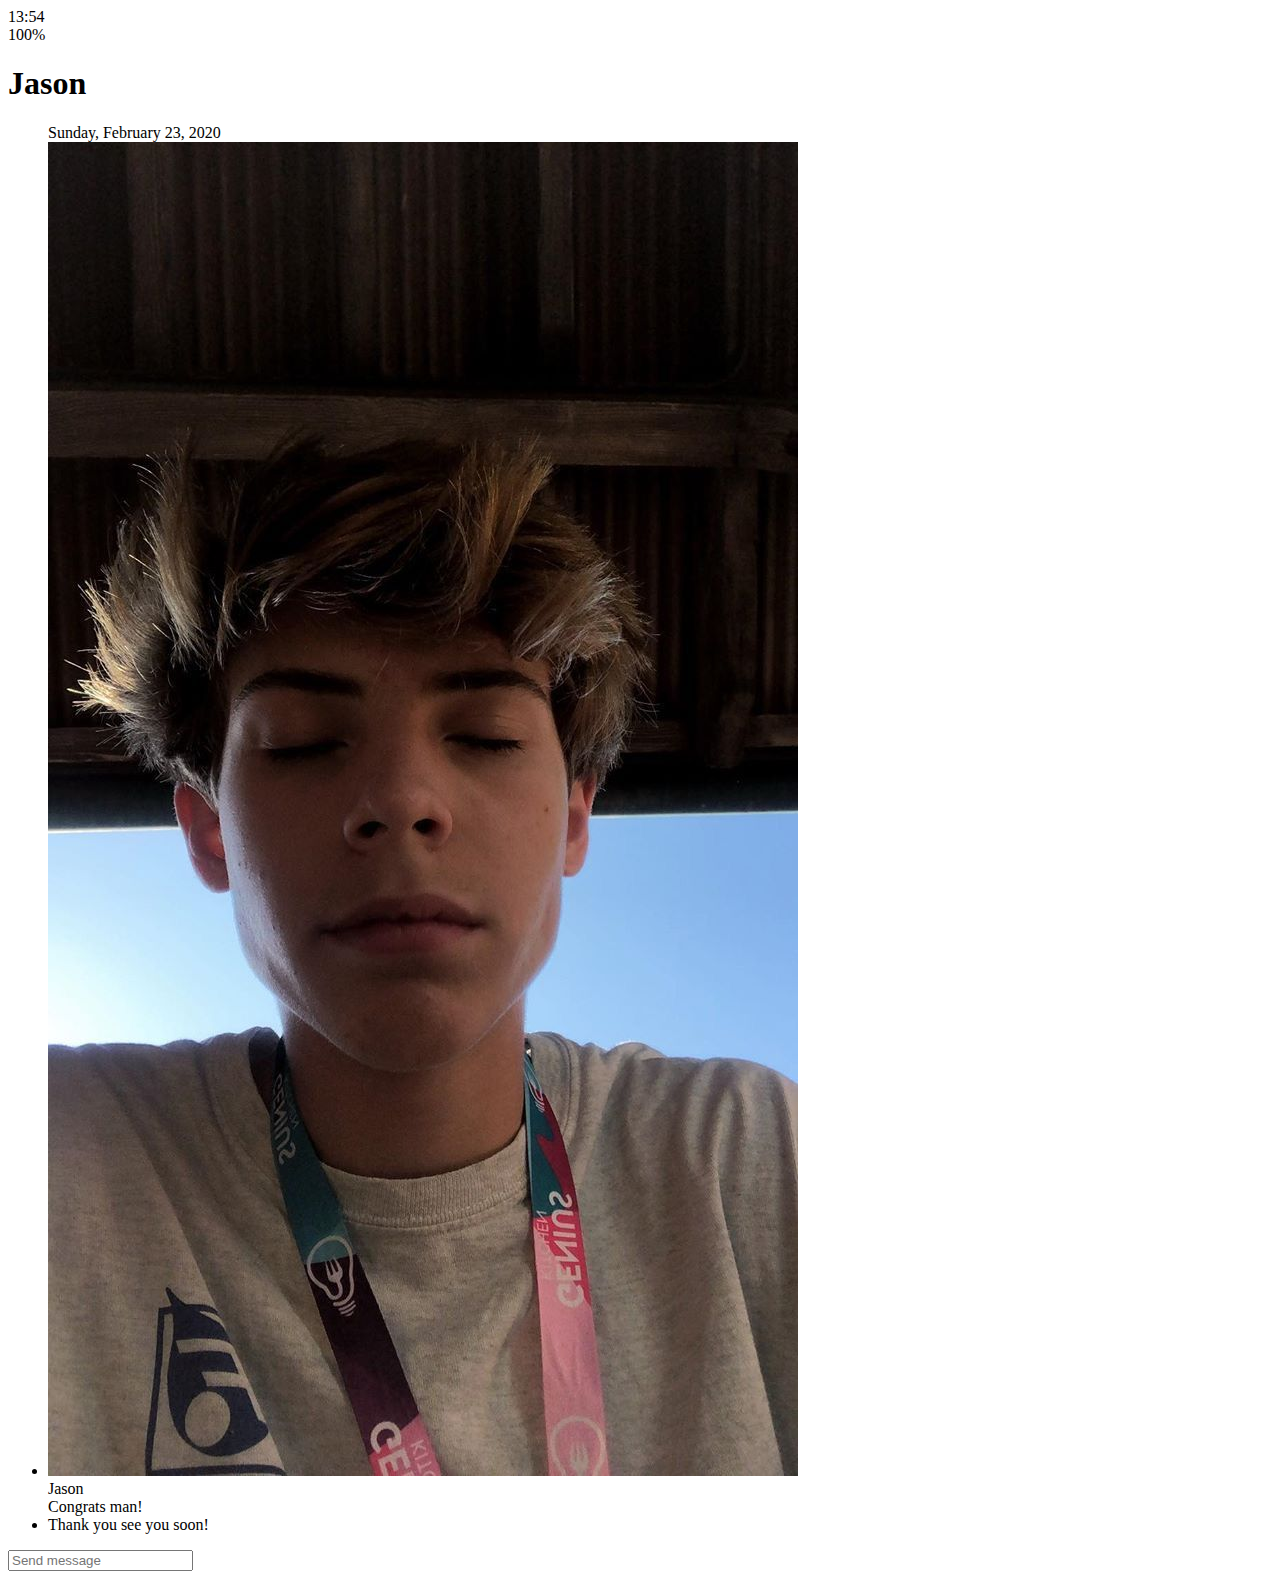
==== chat.html @ 4a3c0181 "modified friend names for consistency" ====
<!DOCTYPE html>
<html lang="en">
<head>
    <meta charset="UTF-8">
    <meta name="viewport" content="width=device-width, initial-scale=1.0">
    <meta http-equiv="X-UA-Compatible" content="ie=edge">
    <link rel="stylesheet" 
    href="https://use.fontawesome.com/releases/v5.12.1/css/all.css" 
    integrity="sha384-v8BU367qNbs/aIZIxuivaU55N5GPF89WBerHoGA4QTcbUjYiLQtKdrfXnqAcXyTv"
     crossorigin="anonymous">
    <title>Chat | Kakao Clone</title>
</head>
<body>
    <div class="status-bar">
        <div class="status-bar__column"> <!--left column of the status bar, shows time-->
            <span class="status-bar__clock">13:54</span>
        </div>
        <div class="status-bar__column"> <!--right column of the status bar, shows icons-->
            <i class="fas fa-clock"></i>
            <i class="fas fa-volume-mute"></i>
            <i class="fas fa-wifi"></i>
            <i class="fas fa-battery-full"></i>
            <span class="status-bar__battery-level">100%</span>
        </div>
    </div>    
    <header class="header">
        <div class="header__header-column">
            <!--create a back arrow button and set it with a link-->
            <a href="index.html" class="header__back-btn">
                <i class="fas fa-arrow-left fa-2x"></i>
            </a>
            <h1 class="header__title">Jason</h1>
        </div>
        <div class="header__header-column">
            <span class="header__icon">
                <i class="fas fa-search"></i>
            </span>
            <span class="header__icon">
                <i class="fas fa-bars"></i>
            </span>
        </div>
    </header>
    <main class="chat">
        <ul class="chat__messages">
            <!--Two types of messages: sent message and received message-->
            <span class="chat__timestamp">Sunday, February 23, 2020</span>
            <li class="incoming-message message">
                <img src="images/Jason.jpg" class="message__avatar g-avatar">
                <div class="message__content">
                    <span class="message__author">Jason</span>
                    <div class="message__bubble">
                        Congrats man!
                    </div>
                </div>  
                <span class="message__timestamp"></span>              
            </li>
            <li class="incoming-message message"> <!--no need to change class title?-->
                <span class="message__timestamp"></span>         
                <div class="message__content">
                    <div class="message__bubble">
                        Thank you see you soon!
                    </div>
                </div>             
            </li>
        </ul>
    </main>
    <div class="chat__write"> <!--place to write messages-->
        <div class="chat__write-column">
            <i class="far fa-plus-square"></i>
        </div>
        <div class="chat__write-column">
            <input type="text" placeholder="Send message" class="chat__write-input">
        </div>
        <div class="chat__write-column">
            <span class="chat__write-icon">
                <i class="far fa-smile-wink"></i>
            </span>
            <span class="chat__write-icon">
                <i class="fas fa-microphone"></i>
            </span>
        </div>
    </div>
</body>
</html>
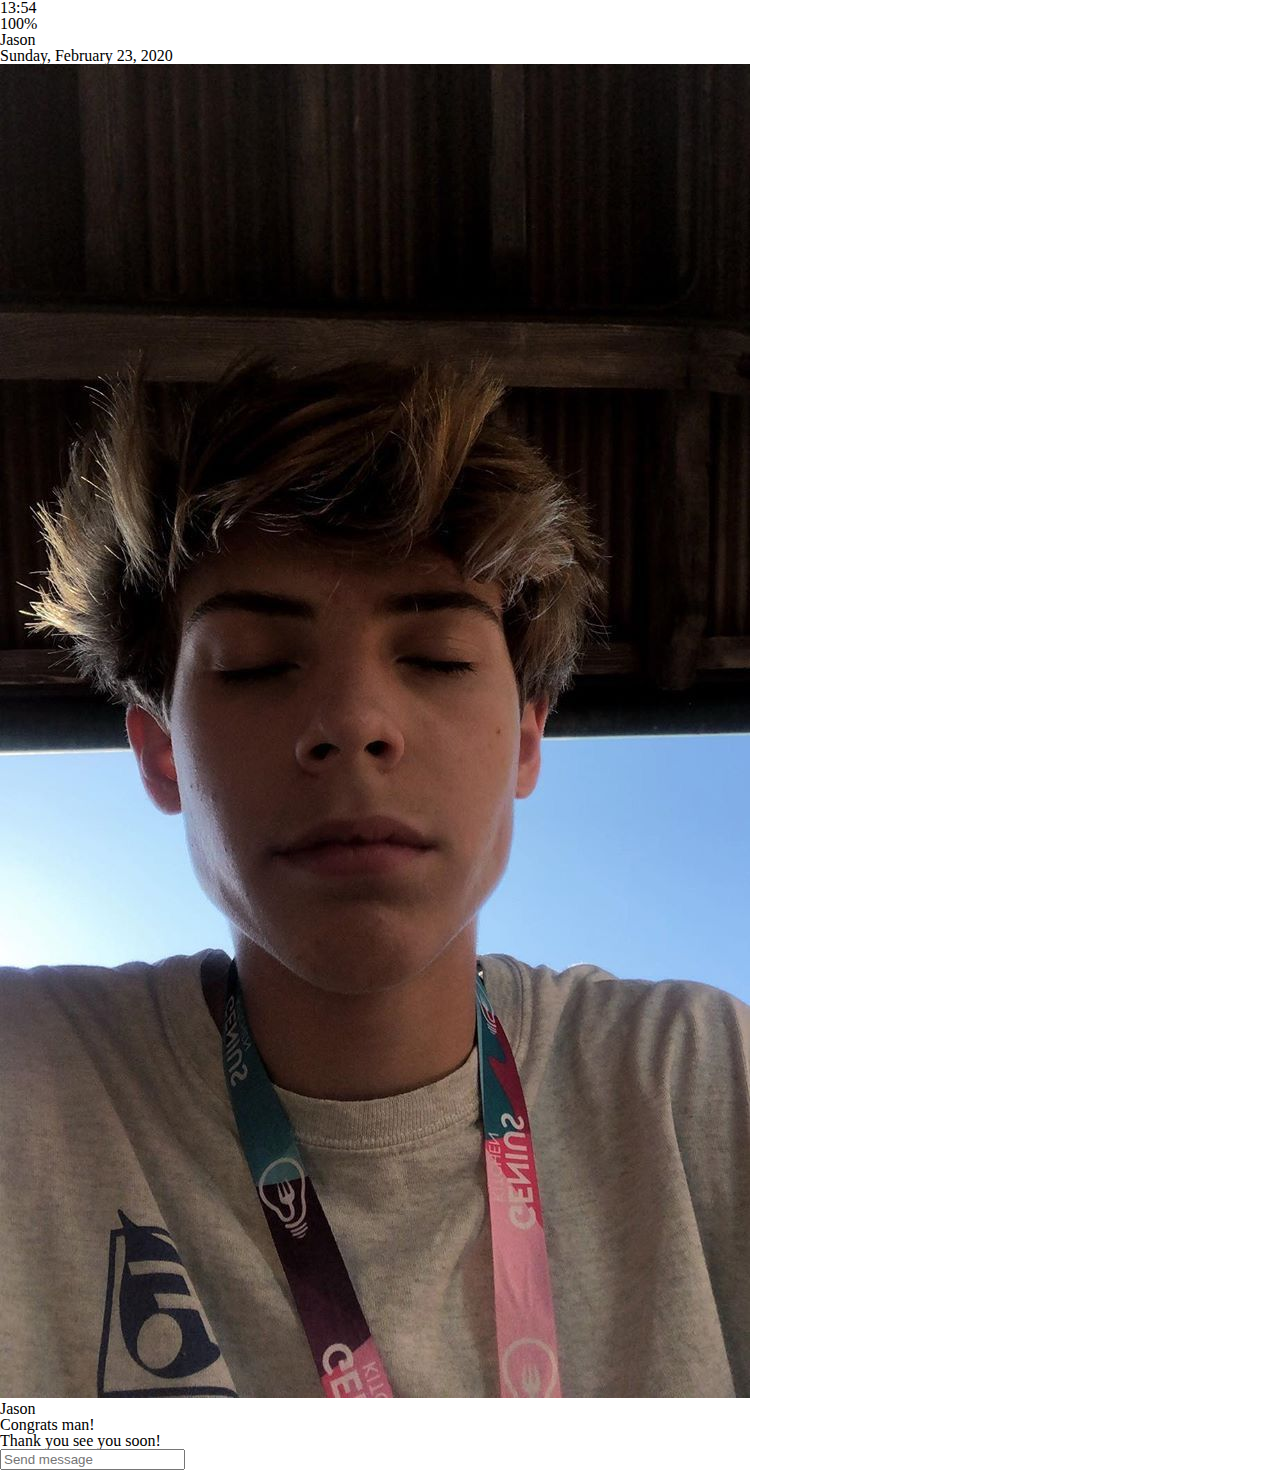
==== commit 5f4b584f: "reset default style" ====
--- a/chat.html
+++ b/chat.html
@@ -1,84 +1,95 @@
 <!DOCTYPE html>
 <html lang="en">
-<head>
-    <meta charset="UTF-8">
-    <meta name="viewport" content="width=device-width, initial-scale=1.0">
-    <meta http-equiv="X-UA-Compatible" content="ie=edge">
-    <link rel="stylesheet" 
-    href="https://use.fontawesome.com/releases/v5.12.1/css/all.css" 
-    integrity="sha384-v8BU367qNbs/aIZIxuivaU55N5GPF89WBerHoGA4QTcbUjYiLQtKdrfXnqAcXyTv"
-     crossorigin="anonymous">
+  <head>
+    <meta charset="UTF-8" />
+    <meta name="viewport" content="width=device-width, initial-scale=1.0" />
+    <meta http-equiv="X-UA-Compatible" content="ie=edge" />
+    <link
+      rel="stylesheet"
+      href="https://use.fontawesome.com/releases/v5.12.1/css/all.css"
+      integrity="sha384-v8BU367qNbs/aIZIxuivaU55N5GPF89WBerHoGA4QTcbUjYiLQtKdrfXnqAcXyTv"
+      crossorigin="anonymous"
+    />
+    <link rel="stylesheet" href="css/styles.css" />
     <title>Chat | Kakao Clone</title>
-</head>
-<body>
+  </head>
+  <body>
     <div class="status-bar">
-        <div class="status-bar__column"> <!--left column of the status bar, shows time-->
-            <span class="status-bar__clock">13:54</span>
-        </div>
-        <div class="status-bar__column"> <!--right column of the status bar, shows icons-->
-            <i class="fas fa-clock"></i>
-            <i class="fas fa-volume-mute"></i>
-            <i class="fas fa-wifi"></i>
-            <i class="fas fa-battery-full"></i>
-            <span class="status-bar__battery-level">100%</span>
-        </div>
-    </div>    
+      <div class="status-bar__column">
+        <!--left column of the status bar, shows time-->
+        <span class="status-bar__clock">13:54</span>
+      </div>
+      <div class="status-bar__column">
+        <!--right column of the status bar, shows icons-->
+        <i class="fas fa-clock"></i>
+        <i class="fas fa-volume-mute"></i>
+        <i class="fas fa-wifi"></i>
+        <i class="fas fa-battery-full"></i>
+        <span class="status-bar__battery-level">100%</span>
+      </div>
+    </div>
     <header class="header">
-        <div class="header__header-column">
-            <!--create a back arrow button and set it with a link-->
-            <a href="index.html" class="header__back-btn">
-                <i class="fas fa-arrow-left fa-2x"></i>
-            </a>
-            <h1 class="header__title">Jason</h1>
-        </div>
-        <div class="header__header-column">
-            <span class="header__icon">
-                <i class="fas fa-search"></i>
-            </span>
-            <span class="header__icon">
-                <i class="fas fa-bars"></i>
-            </span>
-        </div>
+      <div class="header__header-column">
+        <!--create a back arrow button and set it with a link-->
+        <a href="index.html" class="header__back-btn">
+          <i class="fas fa-arrow-left fa-2x"></i>
+        </a>
+        <h1 class="header__title">Jason</h1>
+      </div>
+      <div class="header__header-column">
+        <span class="header__icon">
+          <i class="fas fa-search"></i>
+        </span>
+        <span class="header__icon">
+          <i class="fas fa-bars"></i>
+        </span>
+      </div>
     </header>
     <main class="chat">
-        <ul class="chat__messages">
-            <!--Two types of messages: sent message and received message-->
-            <span class="chat__timestamp">Sunday, February 23, 2020</span>
-            <li class="incoming-message message">
-                <img src="images/Jason.jpg" class="message__avatar g-avatar">
-                <div class="message__content">
-                    <span class="message__author">Jason</span>
-                    <div class="message__bubble">
-                        Congrats man!
-                    </div>
-                </div>  
-                <span class="message__timestamp"></span>              
-            </li>
-            <li class="incoming-message message"> <!--no need to change class title?-->
-                <span class="message__timestamp"></span>         
-                <div class="message__content">
-                    <div class="message__bubble">
-                        Thank you see you soon!
-                    </div>
-                </div>             
-            </li>
-        </ul>
+      <ul class="chat__messages">
+        <!--Two types of messages: sent message and received message-->
+        <span class="chat__timestamp">Sunday, February 23, 2020</span>
+        <li class="incoming-message message">
+          <img src="images/Jason.jpg" class="message__avatar g-avatar" />
+          <div class="message__content">
+            <span class="message__author">Jason</span>
+            <div class="message__bubble">
+              Congrats man!
+            </div>
+          </div>
+          <span class="message__timestamp"></span>
+        </li>
+        <li class="incoming-message message">
+          <!--no need to change class title?-->
+          <span class="message__timestamp"></span>
+          <div class="message__content">
+            <div class="message__bubble">
+              Thank you see you soon!
+            </div>
+          </div>
+        </li>
+      </ul>
     </main>
-    <div class="chat__write"> <!--place to write messages-->
-        <div class="chat__write-column">
-            <i class="far fa-plus-square"></i>
-        </div>
-        <div class="chat__write-column">
-            <input type="text" placeholder="Send message" class="chat__write-input">
-        </div>
-        <div class="chat__write-column">
-            <span class="chat__write-icon">
-                <i class="far fa-smile-wink"></i>
-            </span>
-            <span class="chat__write-icon">
-                <i class="fas fa-microphone"></i>
-            </span>
-        </div>
+    <div class="chat__write">
+      <!--place to write messages-->
+      <div class="chat__write-column">
+        <i class="far fa-plus-square"></i>
+      </div>
+      <div class="chat__write-column">
+        <input
+          type="text"
+          placeholder="Send message"
+          class="chat__write-input"
+        />
+      </div>
+      <div class="chat__write-column">
+        <span class="chat__write-icon">
+          <i class="far fa-smile-wink"></i>
+        </span>
+        <span class="chat__write-icon">
+          <i class="fas fa-microphone"></i>
+        </span>
+      </div>
     </div>
-</body>
-</html>+  </body>
+</html>
--- a/css/styles.css
+++ b/css/styles.css
@@ -0,0 +1 @@
+@import "reset.css";
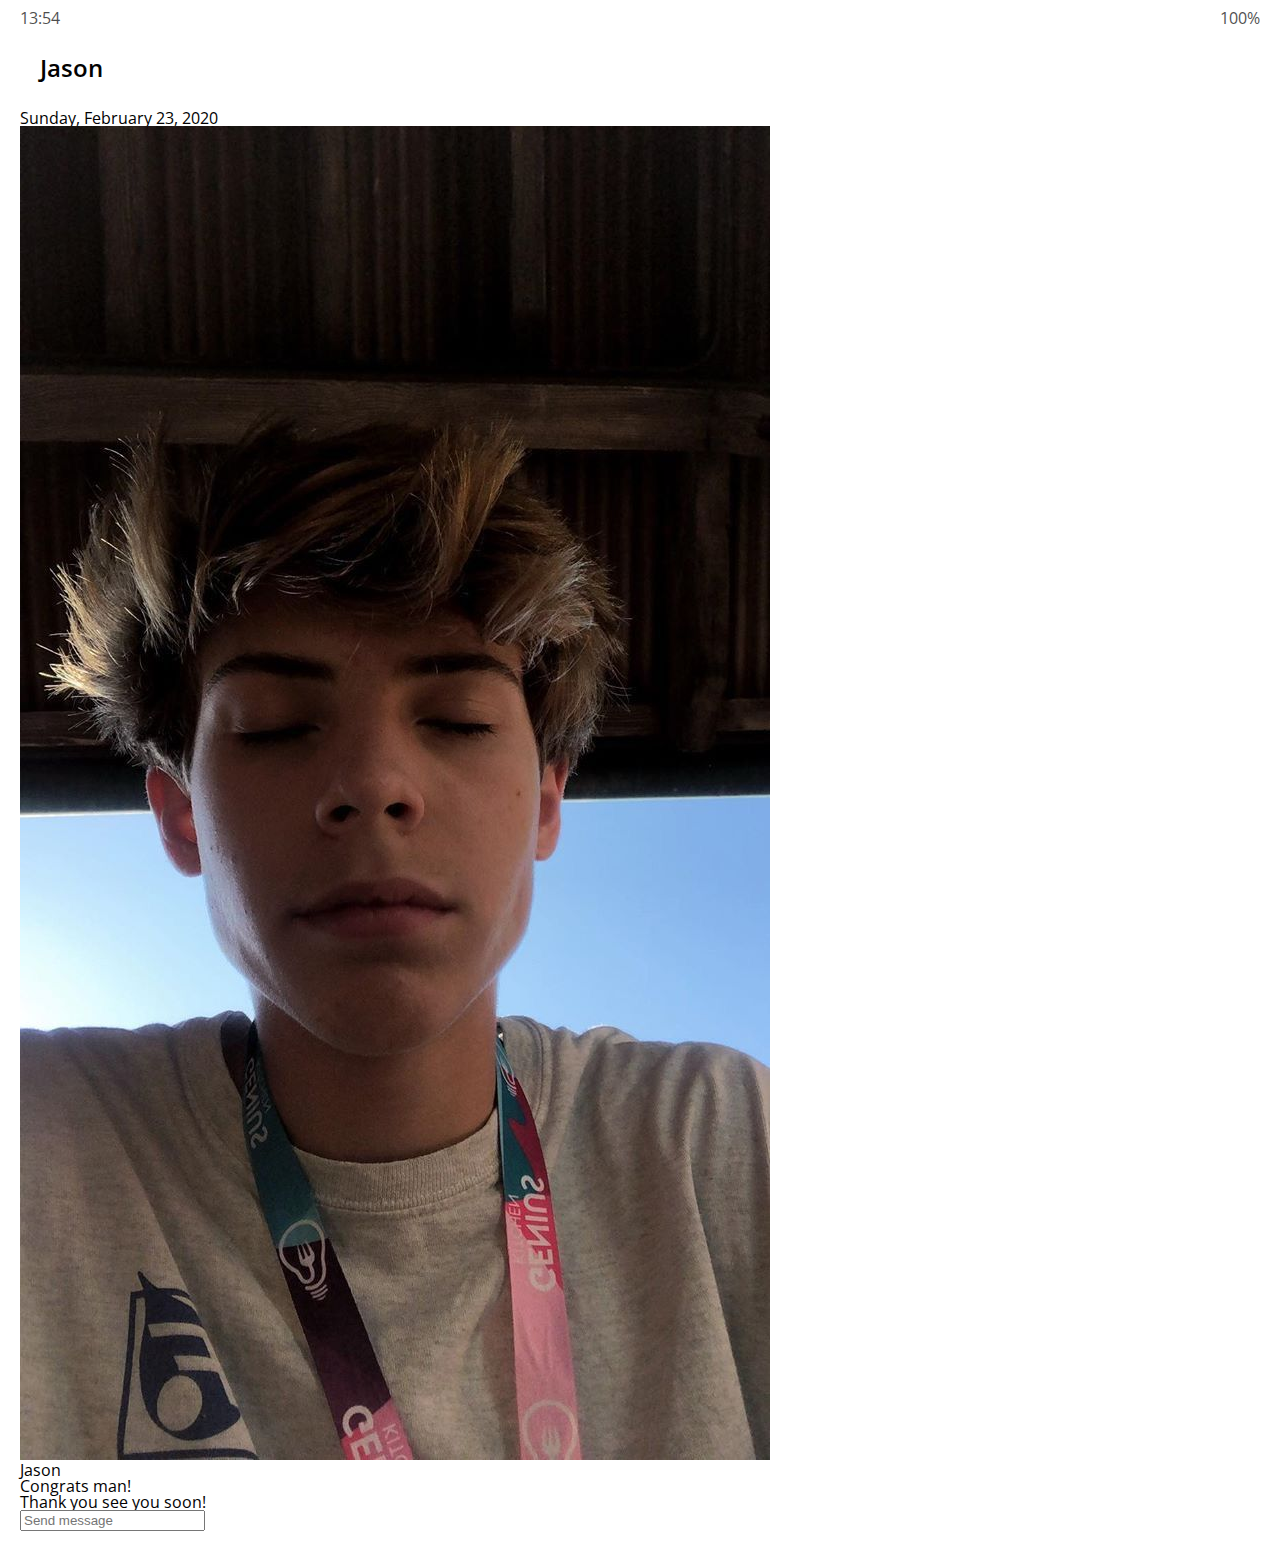
==== commit 02706f93: "css formatting on the header" ====
--- a/chat.html
+++ b/chat.html
@@ -32,7 +32,7 @@
       <div class="header__header-column">
         <!--create a back arrow button and set it with a link-->
         <a href="index.html" class="header__back-btn">
-          <i class="fas fa-arrow-left fa-2x"></i>
+          <i class="fas fa-arrow-left"></i>
         </a>
         <h1 class="header__title">Jason</h1>
       </div>
--- a/css/styles.css
+++ b/css/styles.css
@@ -1 +1,20 @@
+@import url("https://fonts.googleapis.com/css2?family=Open+Sans:wght@400;600&display=swap");
 @import "reset.css";
+@import "status-bar.css";
+@import "header.css";
+
+body {
+  background-color: white;
+  padding: 10px 20px; /* top, bottom 10px, left, right 20px for the entire page body */
+  color: #020202;
+  /* provide custom font to the style
+  fonts following Open Sans are default fonts to be used when previous font doesn't exist */
+  font-family: "Open Sans", -apple-system, BlinkMacSystemFont, "Segoe UI",
+    Roboto, Oxygen, Ubuntu, Cantarell, "Open Sans", "Helvetica Neue", sans-serif;
+}
+
+a {
+  color: inherit;
+  /* make the color of the links to be black instead of being purple. 
+    This command gets the color from the father, which is a "header__header-column" div */
+}
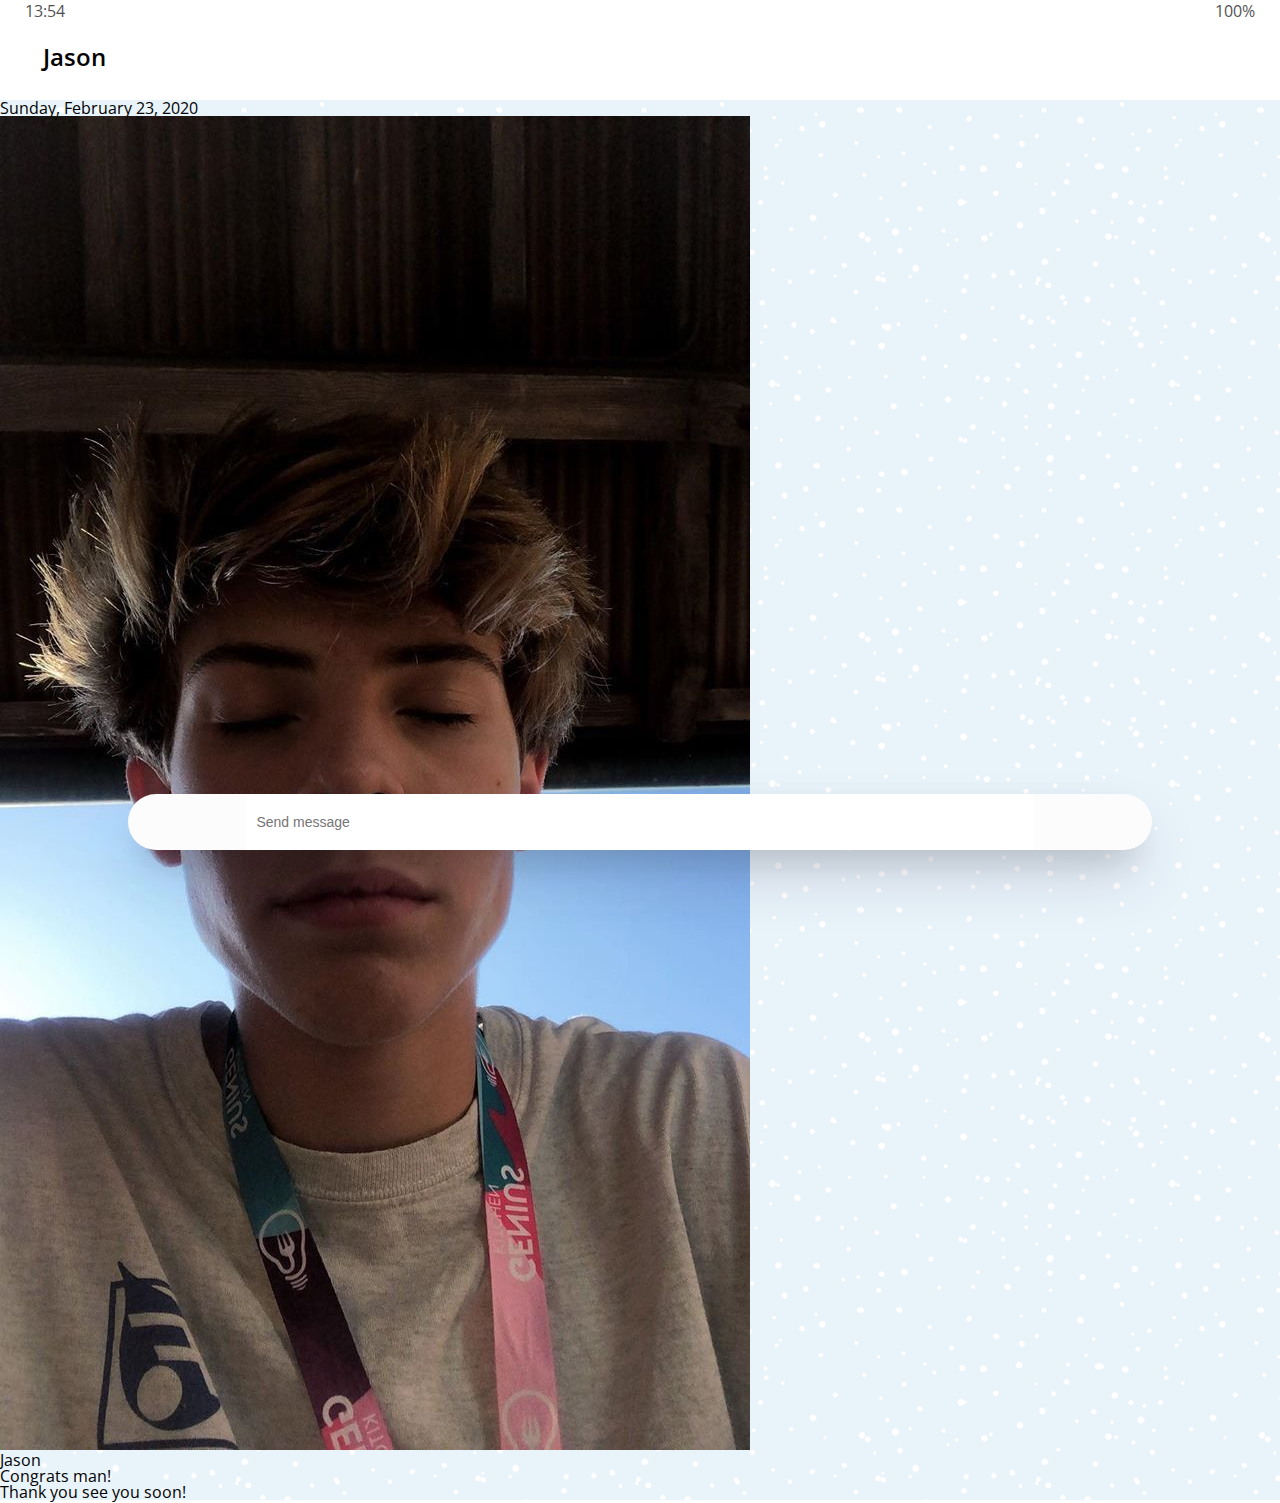
==== commit dbe1f345: "css formatting on text message input on chat screen" ====
--- a/chat.html
+++ b/chat.html
@@ -13,7 +13,7 @@
     <link rel="stylesheet" href="css/styles.css" />
     <title>Chat | Kakao Clone</title>
   </head>
-  <body>
+  <body class="chats-body">
     <div class="status-bar">
       <div class="status-bar__column">
         <!--left column of the status bar, shows time-->
--- a/css/styles.css
+++ b/css/styles.css
@@ -1,7 +1,19 @@
-@import url("https://fonts.googleapis.com/css2?family=Open+Sans:wght@400;600&display=swap");
+@import url("https://fonts.googleapis.com/css2?family=Open+Sans:wght@300;400;600&display=swap");
 @import "reset.css";
 @import "status-bar.css";
 @import "header.css";
+@import "nav-bar.css";
+@import "friend.css";
+@import "friends.css";
+@import "find.css";
+@import "more.css";
+@import "settings.css";
+@import "chat.css";
+
+* {
+  box-sizing: border-box;
+  /* assures that box content sizes will remain the same irrespect to increasing padding, etc. */
+}
 
 body {
   background-color: white;
@@ -13,8 +25,14 @@
     Roboto, Oxygen, Ubuntu, Cantarell, "Open Sans", "Helvetica Neue", sans-serif;
 }
 
+main {
+  margin-top: 100px;
+}
+
 a {
-  color: inherit;
   /* make the color of the links to be black instead of being purple. 
     This command gets the color from the father, which is a "header__header-column" div */
+  color: inherit;
+  /* remove underlines from links (friend bottom-text) */
+  text-decoration: none;
 }
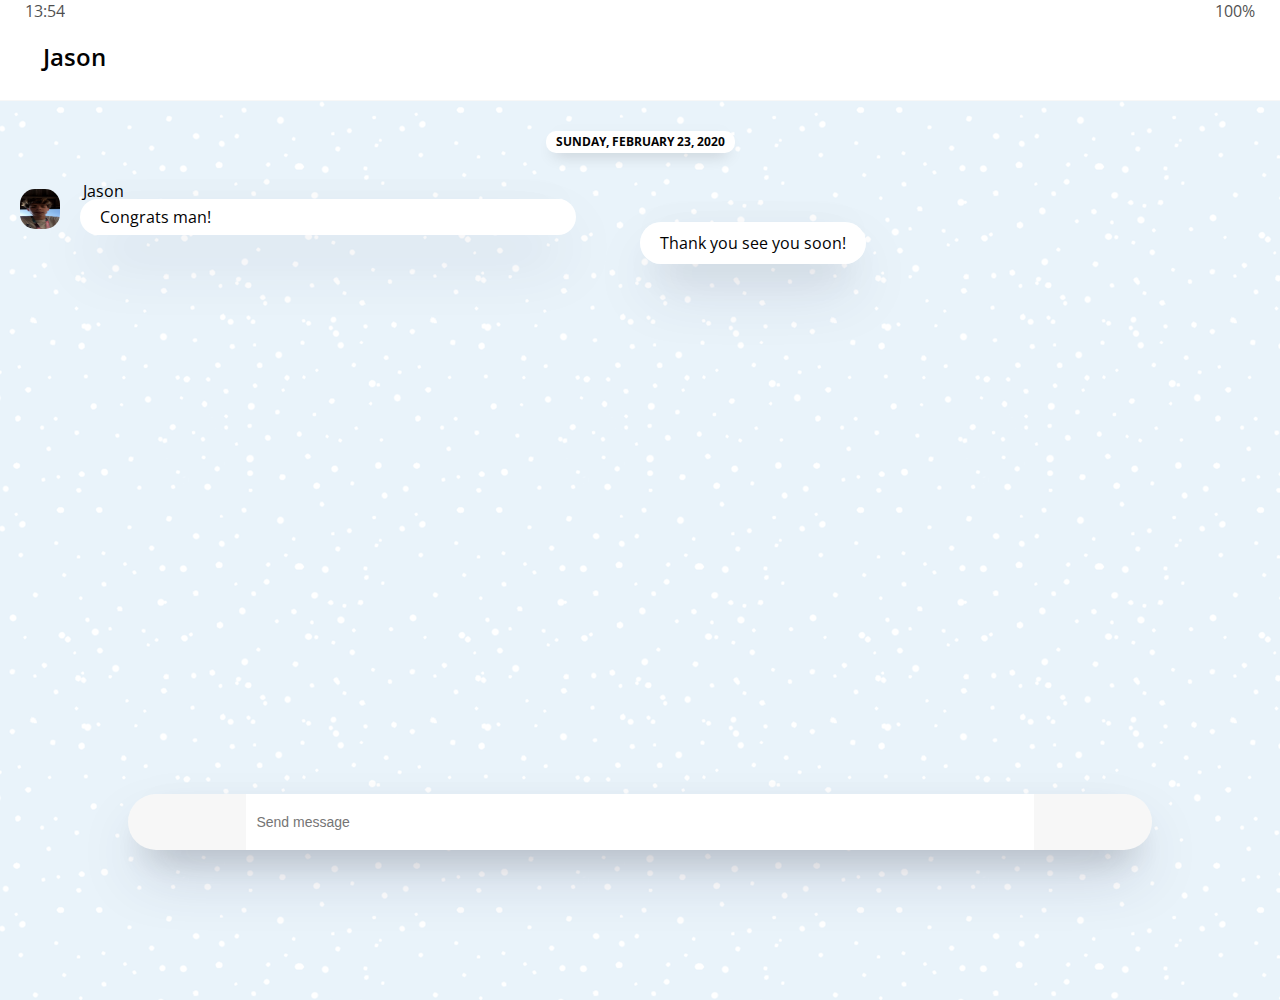
==== commit d97ae084: "css formatting on chat-screen" ====
--- a/chat.html
+++ b/chat.html
@@ -45,27 +45,27 @@
         </span>
       </div>
     </header>
-    <main class="chat">
+    <main class="chat-screen">
       <ul class="chat__messages">
         <!--Two types of messages: sent message and received message-->
         <span class="chat__timestamp">Sunday, February 23, 2020</span>
         <li class="incoming-message message">
           <img src="images/Jason.jpg" class="message__avatar g-avatar" />
-          <div class="message__content">
+          <div class="message__content content-incoming">
             <span class="message__author">Jason</span>
-            <div class="message__bubble">
+            <span class="message__bubble">
               Congrats man!
-            </div>
+            </span>
           </div>
           <span class="message__timestamp"></span>
         </li>
-        <li class="incoming-message message">
+        <li class="sent-message message">
           <!--no need to change class title?-->
           <span class="message__timestamp"></span>
-          <div class="message__content">
-            <div class="message__bubble">
+          <div class="message__content content-sent">
+            <span class="message__bubble">
               Thank you see you soon!
-            </div>
+            </span>
           </div>
         </li>
       </ul>
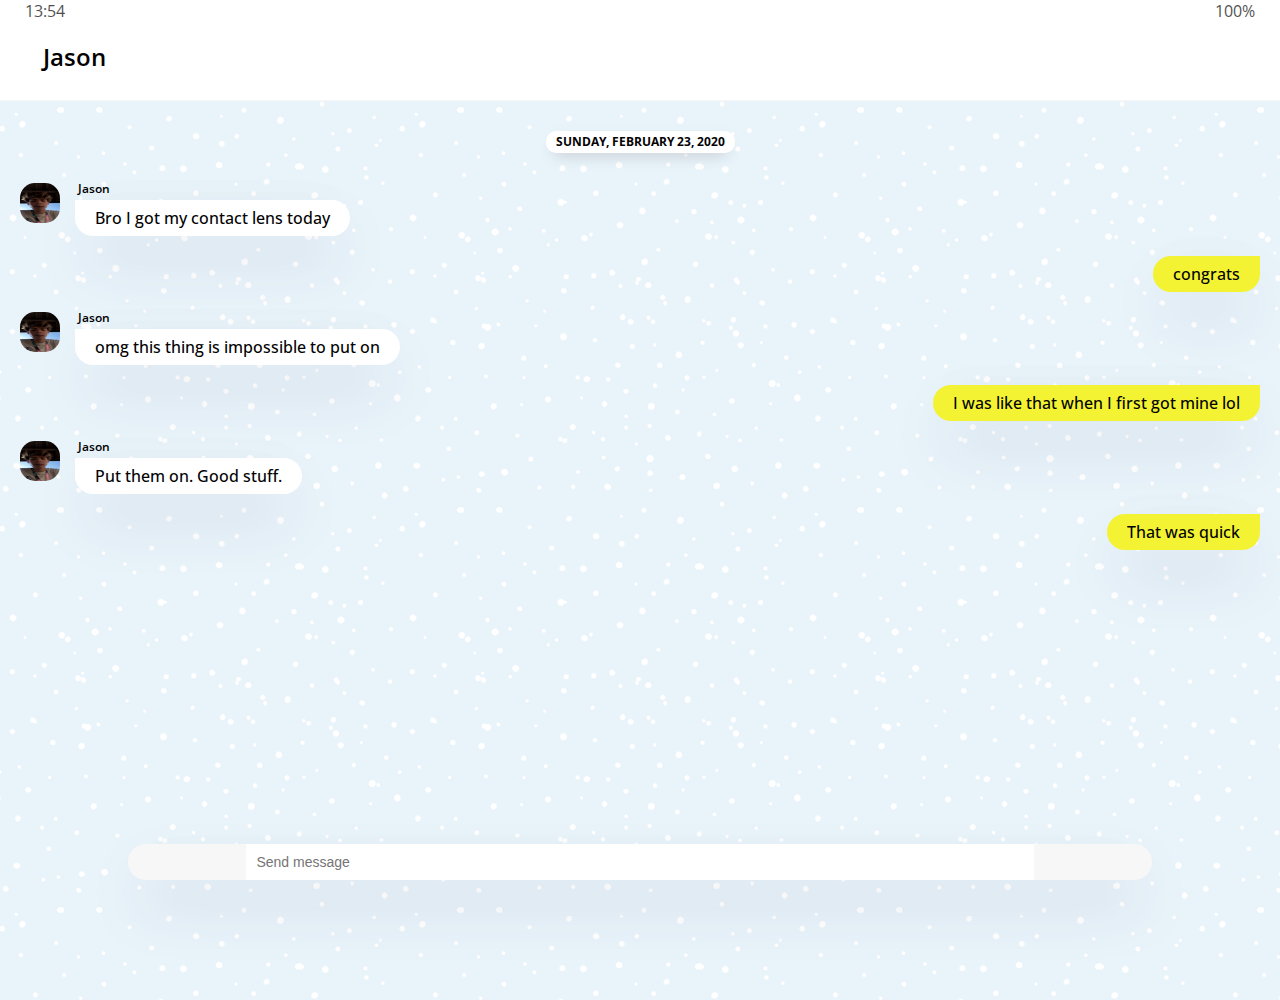
==== commit 3417d2ff: "changed message color, shape, and contents on chat-screen" ====
--- a/chat.html
+++ b/chat.html
@@ -54,17 +54,52 @@
           <div class="message__content content-incoming">
             <span class="message__author">Jason</span>
             <span class="message__bubble">
-              Congrats man!
+              Bro I got my contact lens today
             </span>
           </div>
           <span class="message__timestamp"></span>
         </li>
         <li class="sent-message message">
-          <!--no need to change class title?-->
           <span class="message__timestamp"></span>
           <div class="message__content content-sent">
             <span class="message__bubble">
-              Thank you see you soon!
+              congrats
+            </span>
+          </div>
+        </li>
+        <li class="incoming-message message">
+          <img src="images/Jason.jpg" class="message__avatar g-avatar" />
+          <div class="message__content content-incoming">
+            <span class="message__author">Jason</span>
+            <span class="message__bubble">
+              omg this thing is impossible to put on
+            </span>
+          </div>
+          <span class="message__timestamp"></span>
+        </li>
+        <li class="sent-message message">
+          <span class="message__timestamp"></span>
+          <div class="message__content content-sent">
+            <span class="message__bubble">
+              I was like that when I first got mine lol
+            </span>
+          </div>
+        </li>
+        <li class="incoming-message message">
+          <img src="images/Jason.jpg" class="message__avatar g-avatar" />
+          <div class="message__content content-incoming">
+            <span class="message__author">Jason</span>
+            <span class="message__bubble">
+              Put them on. Good stuff.
+            </span>
+          </div>
+          <span class="message__timestamp"></span>
+        </li>
+        <li class="sent-message message">
+          <span class="message__timestamp"></span>
+          <div class="message__content content-sent">
+            <span class="message__bubble">
+              That was quick
             </span>
           </div>
         </li>
--- a/css/styles.css
+++ b/css/styles.css
@@ -1,4 +1,4 @@
-@import url("https://fonts.googleapis.com/css2?family=Open+Sans:wght@300;400;600&display=swap");
+@import url("https://fonts.googleapis.com/css2?family=Open+Sans:wght@300;400;500;600&display=swap");
 @import "reset.css";
 @import "status-bar.css";
 @import "header.css";
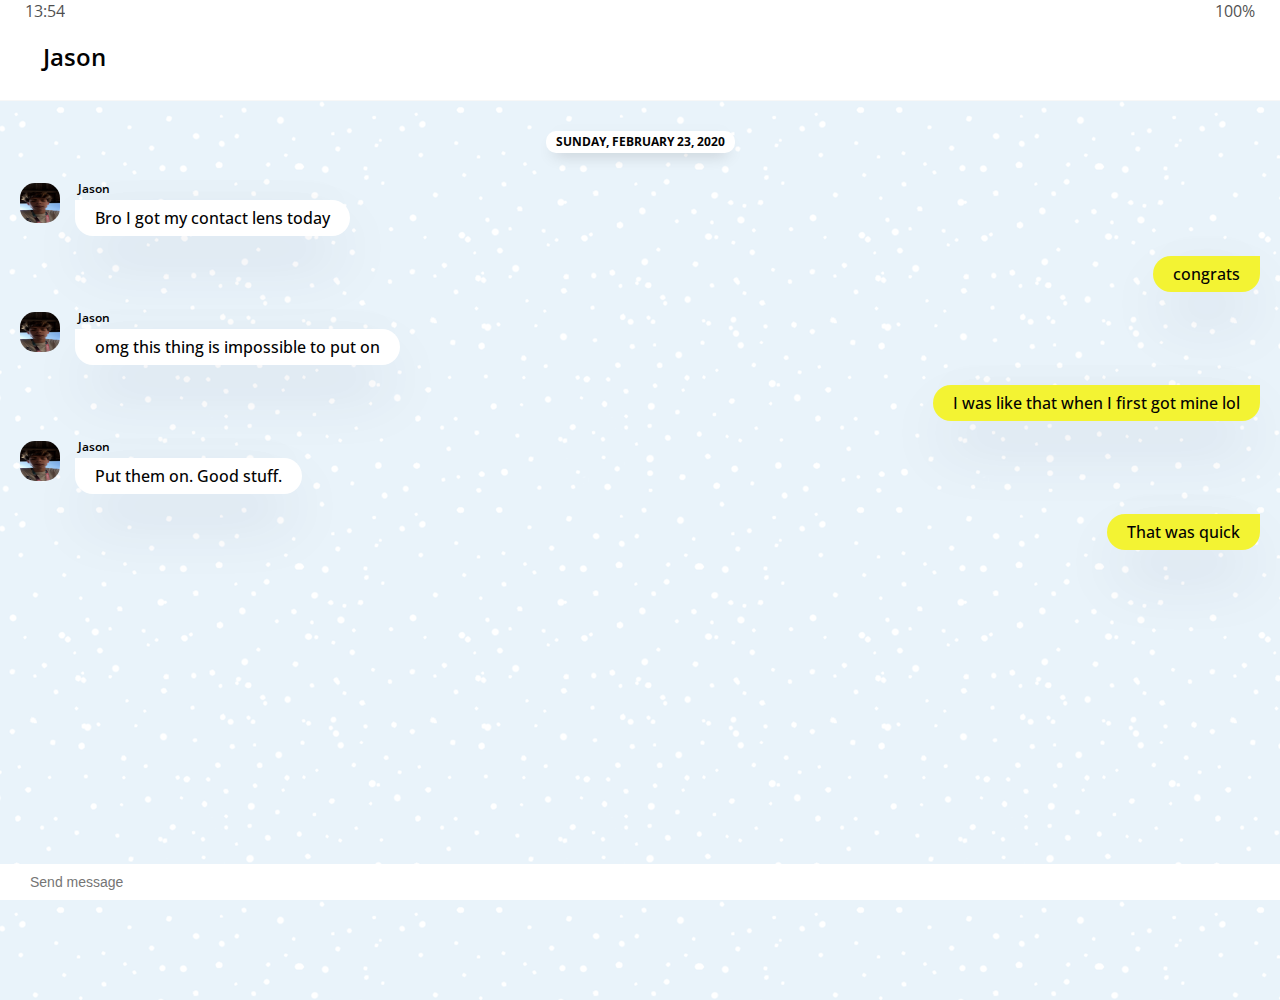
==== commit 95c37374: "added animation feature to the chat screen" ====
--- a/chat.html
+++ b/chat.html
@@ -105,19 +105,18 @@
         </li>
       </ul>
     </main>
-    <div class="chat__write">
+    <div class="chat__write-container">
       <!--place to write messages-->
-      <div class="chat__write-column">
+      <input
+        class="chat__write"
+        type="text"
+        placeholder="Send message"
+        class="chat__write-input"
+      />
+      <div class="chat__icon-left chat__icon">
         <i class="far fa-plus-square"></i>
       </div>
-      <div class="chat__write-column">
-        <input
-          type="text"
-          placeholder="Send message"
-          class="chat__write-input"
-        />
-      </div>
-      <div class="chat__write-column">
+      <div class="chat__icon-right chat__icon">
         <span class="chat__write-icon">
           <i class="far fa-smile-wink"></i>
         </span>
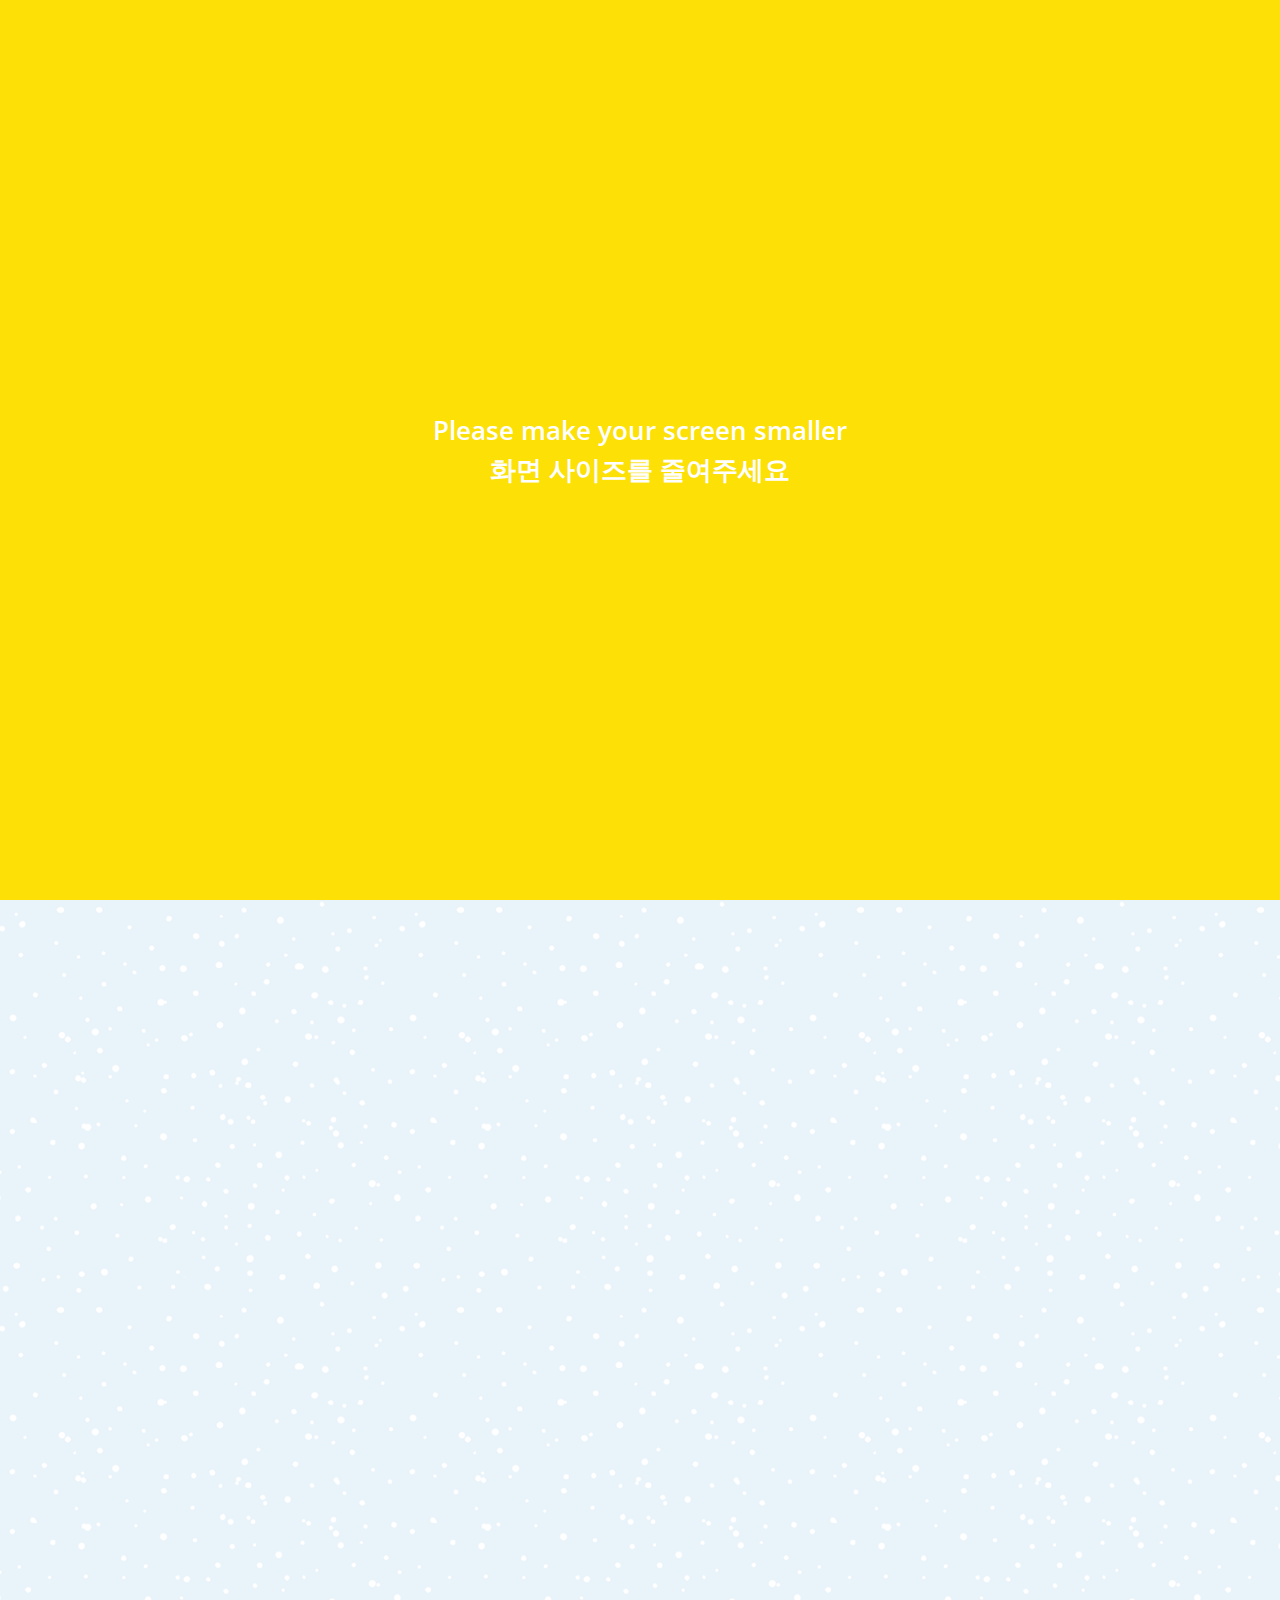
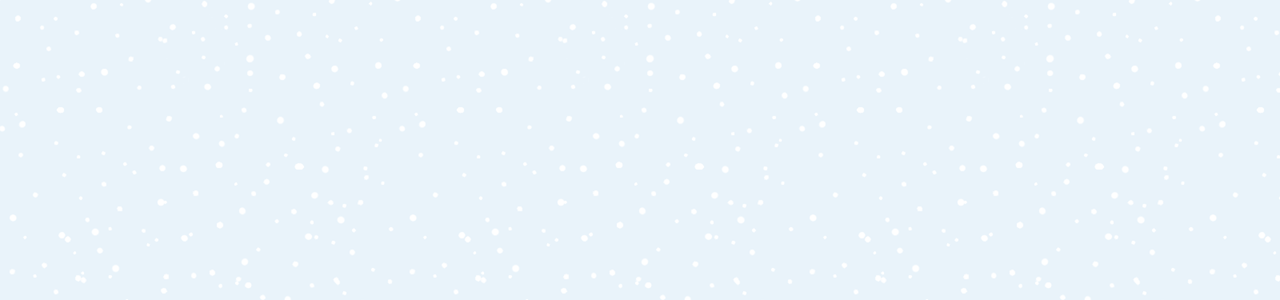
==== commit 269dc7ce: "animation added to nav-bar and body, media query adjustment for mobile screen" ====
--- a/chat.html
+++ b/chat.html
@@ -14,37 +14,39 @@
     <title>Chat | Kakao Clone</title>
   </head>
   <body class="chats-body">
-    <div class="status-bar">
-      <div class="status-bar__column">
-        <!--left column of the status bar, shows time-->
-        <span class="status-bar__clock">13:54</span>
+    <div class="header-wrapper">
+      <div class="status-bar">
+        <div class="status-bar__column">
+          <!--left column of the status bar, shows time-->
+          <span class="status-bar__clock">13:54</span>
+        </div>
+        <div class="status-bar__column">
+          <!--right column of the status bar, shows icons-->
+          <i class="fas fa-clock"></i>
+          <i class="fas fa-volume-mute"></i>
+          <i class="fas fa-wifi"></i>
+          <i class="fas fa-battery-full"></i>
+          <span class="status-bar__battery-level">100%</span>
+        </div>
       </div>
-      <div class="status-bar__column">
-        <!--right column of the status bar, shows icons-->
-        <i class="fas fa-clock"></i>
-        <i class="fas fa-volume-mute"></i>
-        <i class="fas fa-wifi"></i>
-        <i class="fas fa-battery-full"></i>
-        <span class="status-bar__battery-level">100%</span>
-      </div>
+      <header class="header">
+        <div class="header__header-column">
+          <!--create a back arrow button and set it with a link-->
+          <a href="index.html" class="header__back-btn">
+            <i class="fas fa-arrow-left"></i>
+          </a>
+          <h1 class="header__title">Jason</h1>
+        </div>
+        <div class="header__header-column">
+          <span class="header__icon">
+            <i class="fas fa-search"></i>
+          </span>
+          <span class="header__icon">
+            <i class="fas fa-bars"></i>
+          </span>
+        </div>
+      </header>
     </div>
-    <header class="header">
-      <div class="header__header-column">
-        <!--create a back arrow button and set it with a link-->
-        <a href="index.html" class="header__back-btn">
-          <i class="fas fa-arrow-left"></i>
-        </a>
-        <h1 class="header__title">Jason</h1>
-      </div>
-      <div class="header__header-column">
-        <span class="header__icon">
-          <i class="fas fa-search"></i>
-        </span>
-        <span class="header__icon">
-          <i class="fas fa-bars"></i>
-        </span>
-      </div>
-    </header>
     <main class="chat-screen">
       <ul class="chat__messages">
         <!--Two types of messages: sent message and received message-->
@@ -125,5 +127,9 @@
         </span>
       </div>
     </div>
+    <div class="bigScreen">
+      <span class="bigScreen__text">Please make your screen smaller</span>
+      <span class="bigScreen__text">화면 사이즈를 줄여주세요</span>
+    </div>
   </body>
 </html>
--- a/css/styles.css
+++ b/css/styles.css
@@ -9,6 +9,7 @@
 @import "more.css";
 @import "settings.css";
 @import "chat.css";
+@import "mobile.css";
 
 * {
   box-sizing: border-box;
@@ -36,3 +37,16 @@
   /* remove underlines from links (friend bottom-text) */
   text-decoration: none;
 }
+
+@keyframes fadeIn {
+  from {
+    opacity: 1;
+    transform: translateY(20px);
+  }
+  to {
+    transform: none;
+  }
+}
+main {
+  animation: fadeIn 0.5s ease-in-out;
+}
